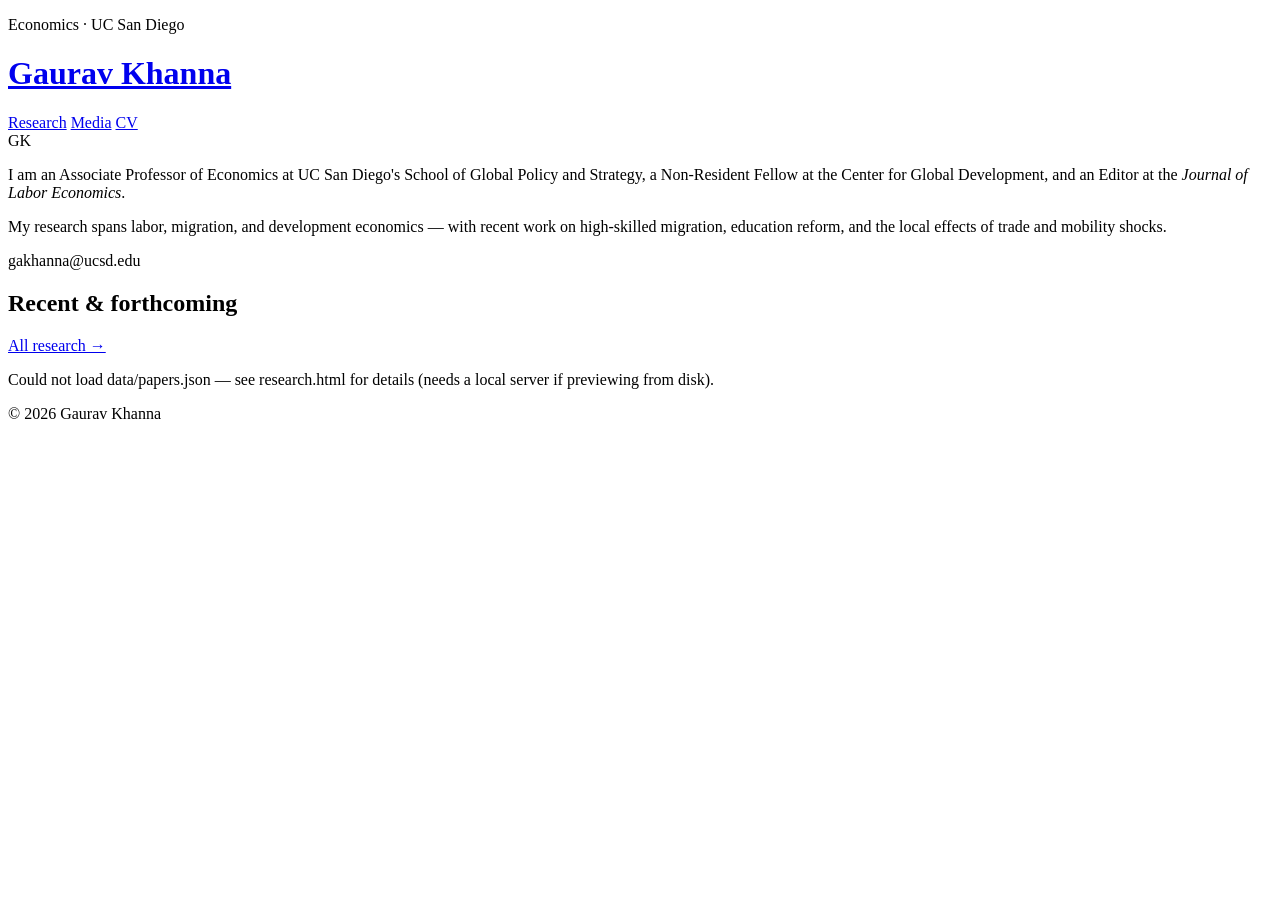
==== index.html @ 4fe68ce1 "Add files via upload" ====
<!doctype html>
<html lang="en">
<head>
<meta charset="utf-8">
<meta name="viewport" content="width=device-width, initial-scale=1">
<title>Gaurav Khanna — Economics</title>
<meta name="description" content="Gaurav Khanna, Associate Professor of Economics, UC San Diego School of Global Policy and Strategy.">
<link rel="stylesheet" href="assets/style.css">
</head>
<body>

<div class="wrap">

  <header class="masthead">
    <div class="masthead-row">
      <div>
        <p class="eyebrow">Economics · UC San Diego</p>
        <h1 class="name"><a href="index.html">Gaurav Khanna</a></h1>
      </div>
      <nav class="primary">
        <a href="research.html">Research</a>
        <a href="media.html">Media</a>
        <a href="https://econgaurav.github.io/papers/Gaurav_Khanna_CV.pdf" target="_blank" rel="noopener">CV</a>
      </nav>
    </div>

    <div class="bio-row">
      <img class="portrait" src="assets/headshot.jpg" alt="Portrait of Gaurav Khanna" onerror="this.replaceWith(Object.assign(document.createElement('div'),{className:'portrait',innerHTML:'<span>GK</span>'}))">
      <div class="bio-text">
        <p class="bio">I am an Associate Professor of Economics at UC San Diego's School of Global Policy and Strategy, a Non-Resident Fellow at the Center for Global Development, and an Editor at the <em>Journal of Labor Economics</em>.</p>
        <p class="bio">My research spans labor, migration, and development economics — with recent work on high-skilled migration, education reform, and the local effects of trade and mobility shocks.</p>
        <p class="email">gakhanna@ucsd.edu</p>
      </div>
    </div>
  </header>

  <section>
    <div class="section-head">
      <h2 class="section-title">Recent &amp; forthcoming</h2>
      <a href="research.html" class="section-note">All research →</a>
    </div>
    <div class="papers" id="highlightPapers"></div>
  </section>

  <footer class="site-foot">
    <p>© <span id="year"></span> Gaurav Khanna</p>
  </footer>
</div>

<script src="assets/site.js"></script>
<script>
  document.getElementById('year').textContent = new Date().getFullYear();

  // Show up to 4 of the most recent papers as a homepage teaser.
  fetch('data/papers.json').then(r => r.json()).then(papers => {
    const el = document.getElementById('highlightPapers');
    const featured = papers.filter(p => p.featured).slice(0, 4);
    const list = featured.length ? featured : papers.slice(0, 4);
    el.innerHTML = list.map(p => `
      <article class="paper">
        <h3 class="paper-title"><a href="${p.pdf || '#'}" target="_blank" rel="noopener">${p.title}</a></h3>
        <div class="paper-authors">${p.authors}</div>
        <div class="paper-status${p.pending ? ' pending' : ''}">${p.status}</div>
      </article>`).join('');
  }).catch(() => {
    document.getElementById('highlightPapers').innerHTML =
      '<p class="empty-state">Could not load data/papers.json — see research.html for details (needs a local server if previewing from disk).</p>';
  });
</script>
</body>
</html>
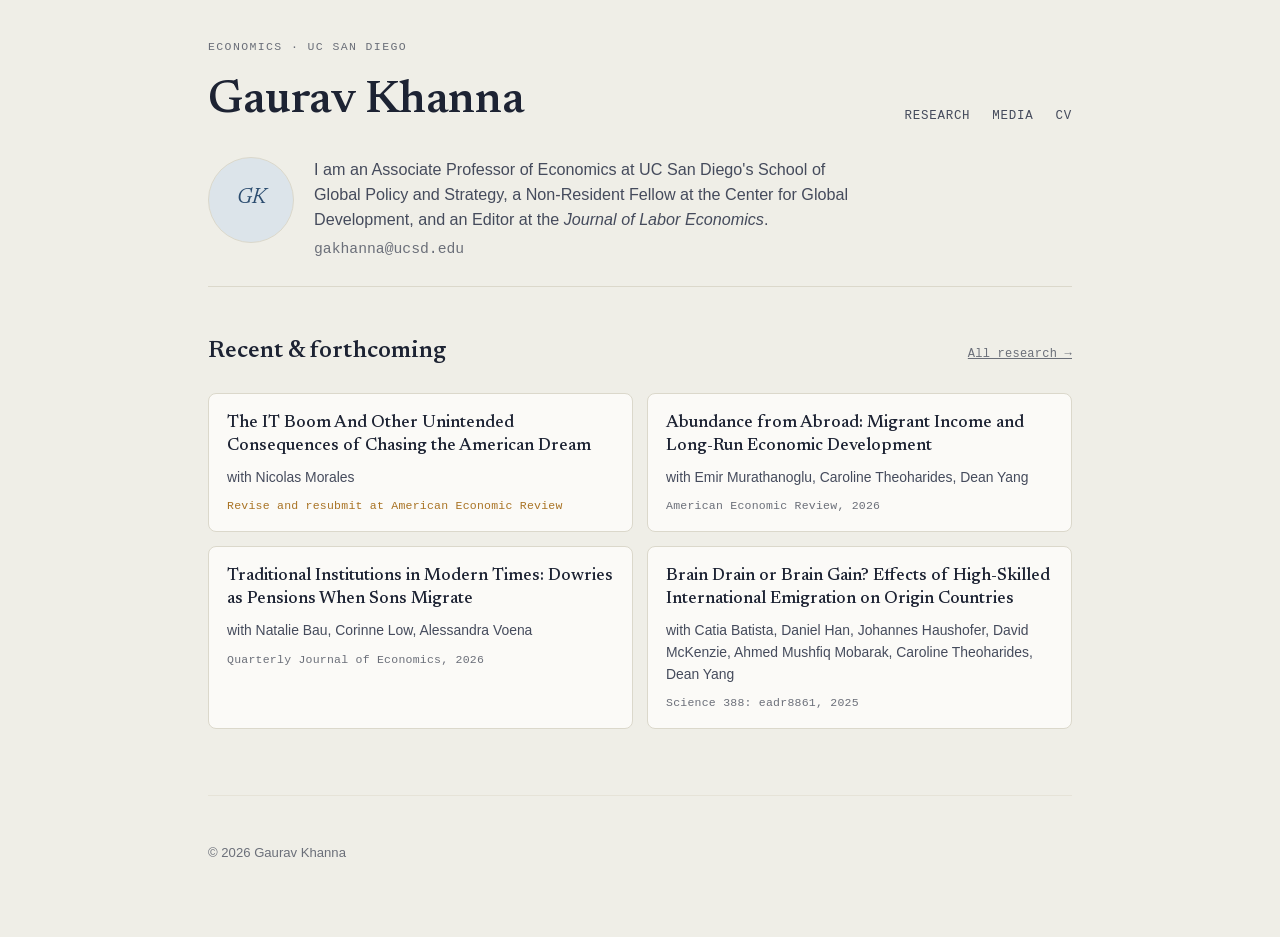
==== commit c77f69ed: "Update biography in index.html Removed a sentence from the biography section." ====
--- a/index.html
+++ b/index.html
@@ -28,7 +28,6 @@
       <img class="portrait" src="assets/headshot.jpg" alt="Portrait of Gaurav Khanna" onerror="this.replaceWith(Object.assign(document.createElement('div'),{className:'portrait',innerHTML:'<span>GK</span>'}))">
       <div class="bio-text">
         <p class="bio">I am an Associate Professor of Economics at UC San Diego's School of Global Policy and Strategy, a Non-Resident Fellow at the Center for Global Development, and an Editor at the <em>Journal of Labor Economics</em>.</p>
-        <p class="bio">My research spans labor, migration, and development economics — with recent work on high-skilled migration, education reform, and the local effects of trade and mobility shocks.</p>
         <p class="email">gakhanna@ucsd.edu</p>
       </div>
     </div>
--- a/assets/style.css
+++ b/assets/style.css
@@ -0,0 +1,454 @@
+@font-face {
+  font-family: 'Newsreader';
+  font-style: normal;
+  font-weight: 380 620;
+  font-display: swap;
+  src: url('fonts/newsreader.woff2') format('woff2');
+}
+@font-face {
+  font-family: 'Newsreader';
+  font-style: italic;
+  font-weight: 400;
+  font-display: swap;
+  src: url('fonts/newsreader-italic.woff') format('woff');
+}
+
+:root{
+  --ink:#1D2333;
+  --ink-soft:#454B5C;
+  --muted:#6B6F79;
+  --paper:#EFEEE7;
+  --surface:#FBFAF7;
+  --rule:#DBD8CB;
+  --rule-soft:#E6E3D8;
+  --accent:#2B4C6F;
+  --accent-soft:#DCE4EA;
+  --ochre:#A97324;
+  --ochre-soft:#F0E3CC;
+
+  --c-labor:#2B4C6F;
+  --c-development:#3F7350;
+  --c-migration:#A97324;
+  --c-education:#6B5B95;
+  --c-trade:#96453A;
+  --c-crime:#5B5F6B;
+  --c-macro:#357A80;
+  --c-opeds:#8C5A73;
+
+  --serif:'Newsreader', 'Iowan Old Style', 'Palatino Linotype', Georgia, serif;
+  --sans:-apple-system, BlinkMacSystemFont, 'Segoe UI', Helvetica, Arial, sans-serif;
+  --mono: ui-monospace, 'SF Mono', 'Cascadia Code', Consolas, monospace;
+}
+
+*{box-sizing:border-box;}
+html{-webkit-text-size-adjust:100%;}
+body{
+  margin:0;
+  background:var(--paper);
+  color:var(--ink);
+  font-family:var(--sans);
+  font-size:16px;
+  line-height:1.55;
+  -webkit-font-smoothing:antialiased;
+}
+a{color:var(--accent);}
+a:focus-visible, button:focus-visible, .chip:focus-visible{
+  outline:2px solid var(--accent);
+  outline-offset:2px;
+}
+
+.wrap{max-width:920px; margin:0 auto; padding:0 28px;}
+
+/* ---------- Masthead ---------- */
+header.masthead{
+  border-bottom:1px solid var(--rule);
+  padding:38px 0 26px;
+}
+.eyebrow{
+  font-family:var(--mono);
+  font-size:.72rem;
+  letter-spacing:.12em;
+  text-transform:uppercase;
+  color:var(--muted);
+  margin:0 0 10px;
+}
+.masthead-row{
+  display:flex;
+  justify-content:space-between;
+  align-items:flex-end;
+  gap:24px;
+  flex-wrap:wrap;
+}
+h1.name{
+  font-family:var(--serif);
+  font-weight:560;
+  font-size:clamp(2rem, 4.2vw, 2.85rem);
+  margin:0;
+  letter-spacing:-.01em;
+  text-wrap:balance;
+}
+h1.name a{color:inherit; text-decoration:none;}
+nav.primary{
+  display:flex;
+  gap:22px;
+  font-family:var(--mono);
+  font-size:.78rem;
+  letter-spacing:.06em;
+  text-transform:uppercase;
+  padding-bottom:6px;
+}
+nav.primary a{
+  color:var(--ink-soft);
+  text-decoration:none;
+  border-bottom:1px solid transparent;
+  padding-bottom:3px;
+}
+nav.primary a:hover{ border-bottom-color:var(--accent); color:var(--accent);}
+nav.primary a.current{ color:var(--accent); border-bottom-color:var(--accent);}
+
+.bio-row{
+  display:flex;
+  gap:20px;
+  align-items:flex-start;
+  margin-top:20px;
+}
+.portrait{
+  flex:none;
+  width:86px;
+  height:86px;
+  border-radius:50%;
+  object-fit:cover;
+  background:var(--accent-soft);
+  border:1px solid var(--rule);
+  display:flex;
+  align-items:center;
+  justify-content:center;
+  font-family:var(--serif);
+  font-style:italic;
+  font-size:1.3rem;
+  color:var(--accent);
+}
+.bio-text{max-width:62ch; min-width:0;}
+.bio{
+  margin:0;
+  color:var(--ink-soft);
+  font-size:1.01rem;
+}
+.email{color:var(--muted); font-size:.92rem; margin:6px 0 0; font-family:var(--mono);}
+.bio a{color:var(--accent); text-decoration:none; border-bottom:1px solid var(--accent-soft);}
+
+/* ---------- Section framing ---------- */
+section{padding:46px 0;}
+section + section{border-top:1px solid var(--rule-soft);}
+.section-head{
+  display:flex;
+  justify-content:space-between;
+  align-items:baseline;
+  flex-wrap:wrap;
+  gap:10px;
+  margin-bottom:22px;
+}
+h2.section-title{
+  font-family:var(--serif);
+  font-weight:560;
+  font-size:1.5rem;
+  margin:0;
+}
+h1.page-title{
+  font-family:var(--serif);
+  font-weight:560;
+  font-size:2rem;
+  margin:0 0 6px;
+}
+.section-note{
+  font-family:var(--mono);
+  font-size:.75rem;
+  color:var(--muted);
+  letter-spacing:.02em;
+}
+
+/* ---------- Type segmented control ---------- */
+.type-filter{
+  display:inline-flex;
+  border:1px solid var(--rule);
+  border-radius:7px;
+  overflow:hidden;
+  margin-bottom:16px;
+}
+.segment{
+  font-family:var(--mono);
+  font-size:.76rem;
+  letter-spacing:.03em;
+  background:var(--surface);
+  color:var(--ink-soft);
+  border:none;
+  padding:8px 14px;
+  cursor:pointer;
+  border-right:1px solid var(--rule);
+}
+.segment:last-child{border-right:none;}
+.segment:hover{background:var(--accent-soft);}
+.segment.active{
+  background:var(--accent);
+  color:var(--surface);
+}
+
+.filter-label{
+  font-family:var(--mono);
+  font-size:.68rem;
+  letter-spacing:.1em;
+  text-transform:uppercase;
+  color:var(--muted);
+  margin:0 0 8px;
+}
+
+/* ---------- Filter chips ---------- */
+.filters{
+  display:flex;
+  flex-wrap:wrap;
+  gap:8px;
+  margin-bottom:8px;
+}
+.chip{
+  font-family:var(--mono);
+  font-size:.76rem;
+  letter-spacing:.02em;
+  background:var(--surface);
+  border:1px solid var(--rule);
+  color:var(--ink-soft);
+  padding:6px 12px 6px 10px;
+  border-radius:20px;
+  cursor:pointer;
+  display:inline-flex;
+  align-items:center;
+  gap:7px;
+  transition:background .15s ease, border-color .15s ease, color .15s ease;
+}
+.chip .dot{width:7px; height:7px; border-radius:50%; flex:none;}
+.chip:hover{border-color:var(--ink-soft);}
+.chip.active{
+  background:var(--ink);
+  border-color:var(--ink);
+  color:var(--paper);
+}
+.chip.active .dot{outline:1.5px solid var(--paper); outline-offset:1px;}
+
+.filter-status{
+  display:flex;
+  justify-content:space-between;
+  align-items:center;
+  margin:14px 0 22px;
+  font-family:var(--mono);
+  font-size:.75rem;
+  color:var(--muted);
+  flex-wrap:wrap;
+  gap:8px;
+}
+.filter-status button{
+  font-family:var(--mono);
+  font-size:.75rem;
+  background:none;
+  border:none;
+  color:var(--accent);
+  cursor:pointer;
+  padding:0;
+  text-decoration:underline;
+  text-underline-offset:2px;
+}
+.filter-status button:disabled{color:var(--muted); text-decoration:none; cursor:default;}
+
+.search-box{
+  font-family:var(--mono);
+  font-size:.8rem;
+  background:var(--surface);
+  border:1px solid var(--rule);
+  border-radius:20px;
+  padding:7px 14px;
+  color:var(--ink);
+  width:220px;
+  max-width:100%;
+}
+.search-box::placeholder{color:var(--muted);}
+
+/* ---------- Paper cards ---------- */
+.papers{
+  display:grid;
+  grid-template-columns:repeat(auto-fill, minmax(300px, 1fr));
+  gap:14px;
+}
+.group-header{
+  grid-column:1 / -1;
+  display:flex;
+  align-items:center;
+  gap:14px;
+  margin:28px 0 2px;
+}
+.group-header.hidden{ display:none; }
+.group-label{
+  font-family:var(--mono);
+  font-size:.7rem;
+  letter-spacing:.12em;
+  text-transform:uppercase;
+  color:var(--muted);
+  white-space:nowrap;
+}
+.group-rule{
+  flex:1;
+  height:1px;
+  background:var(--rule-soft);
+}
+.paper{
+  background:var(--surface);
+  border:1px solid var(--rule);
+  border-radius:8px;
+  padding:18px 18px 16px;
+  display:flex;
+  flex-direction:column;
+  gap:9px;
+}
+.paper:hover{border-color:#C7C3B3;}
+.paper.hidden{display:none;}
+.paper-title{
+  font-family:var(--serif);
+  font-weight:520;
+  font-size:1.07rem;
+  line-height:1.35;
+  margin:0;
+}
+.paper-title a{color:var(--ink); text-decoration:none;}
+.paper-title a:hover{color:var(--accent);}
+.paper-authors{
+  font-size:.87rem;
+  color:var(--ink-soft);
+}
+.paper-status{
+  font-family:var(--mono);
+  font-size:.72rem;
+  letter-spacing:.02em;
+  color:var(--muted);
+}
+.paper-status.pending{color:var(--ochre);}
+.paper-tags{
+  display:flex;
+  flex-wrap:wrap;
+  gap:6px;
+  margin-top:auto;
+  padding-top:10px;
+}
+.tag-pill{
+  display:inline-flex;
+  align-items:center;
+  gap:5px;
+  font-family:var(--mono);
+  font-size:.66rem;
+  letter-spacing:.03em;
+  text-transform:uppercase;
+  padding:3px 8px;
+  border-radius:20px;
+  background:var(--paper);
+  color:var(--ink-soft);
+  border:1px solid var(--rule);
+}
+.tag-pill .dot{width:6px; height:6px; border-radius:50%;}
+.tag-pill.match{
+  background:var(--ink);
+  color:var(--paper);
+  border-color:var(--ink);
+}
+
+.paper-links{
+  display:flex;
+  gap:16px;
+  align-items:center;
+}
+.paper-link, .abstract-toggle{
+  font-family:var(--mono);
+  font-size:.75rem;
+  color:var(--accent);
+  text-decoration:none;
+  background:none;
+  border:none;
+  padding:0;
+  cursor:pointer;
+}
+.paper-link:hover, .abstract-toggle:hover{text-decoration:underline;}
+.abstract-toggle .caret{display:inline-block; transition:transform .15s ease;}
+.abstract-toggle[aria-expanded="true"] .caret{transform:rotate(180deg);}
+
+.abstract-panel{
+  display:grid;
+  grid-template-rows:0fr;
+  transition:grid-template-rows .2s ease;
+}
+.abstract-panel.open{grid-template-rows:1fr;}
+.abstract-panel-inner{overflow:hidden;}
+.abstract-text{
+  font-size:.86rem;
+  color:var(--ink-soft);
+  font-style:italic;
+  font-family:var(--serif);
+  line-height:1.5;
+  padding-top:2px;
+}
+
+.empty-state{
+  font-family:var(--mono);
+  font-size:.85rem;
+  color:var(--muted);
+  padding:30px 0;
+}
+
+/* ---------- Media page ---------- */
+.media-log{display:flex; flex-direction:column;}
+.media-year{
+  font-family:var(--mono);
+  font-size:.72rem;
+  letter-spacing:.1em;
+  color:var(--ochre);
+  margin:24px 0 8px;
+}
+.media-year:first-child{margin-top:0;}
+.media-item{
+  display:flex;
+  gap:16px;
+  padding:9px 0;
+  border-bottom:1px solid var(--rule-soft);
+  align-items:baseline;
+  flex-wrap:wrap;
+}
+.media-outlet{
+  font-family:var(--mono);
+  font-size:.72rem;
+  letter-spacing:.04em;
+  text-transform:uppercase;
+  color:var(--muted);
+  width:170px;
+  flex:none;
+}
+.media-title{font-size:.92rem;}
+.media-title a{color:var(--ink); text-decoration:none; border-bottom:1px solid var(--rule);}
+.media-title a:hover{color:var(--accent); border-color:var(--accent);}
+.media-title.no-link{color:var(--ink-soft);}
+.media-also{
+  flex-basis:100%;
+  margin-left:186px;
+  font-size:.78rem;
+  color:var(--muted);
+}
+
+footer.site-foot{
+  padding:34px 0 60px;
+  font-size:.82rem;
+  color:var(--muted);
+  border-top:1px solid var(--rule-soft);
+  margin-top:20px;
+}
+
+@media (prefers-reduced-motion: reduce){
+  .abstract-toggle .caret, .abstract-panel{transition:none;}
+}
+
+@media (max-width:560px){
+  .media-outlet{width:100%;}
+  .media-also{margin-left:0;}
+}
